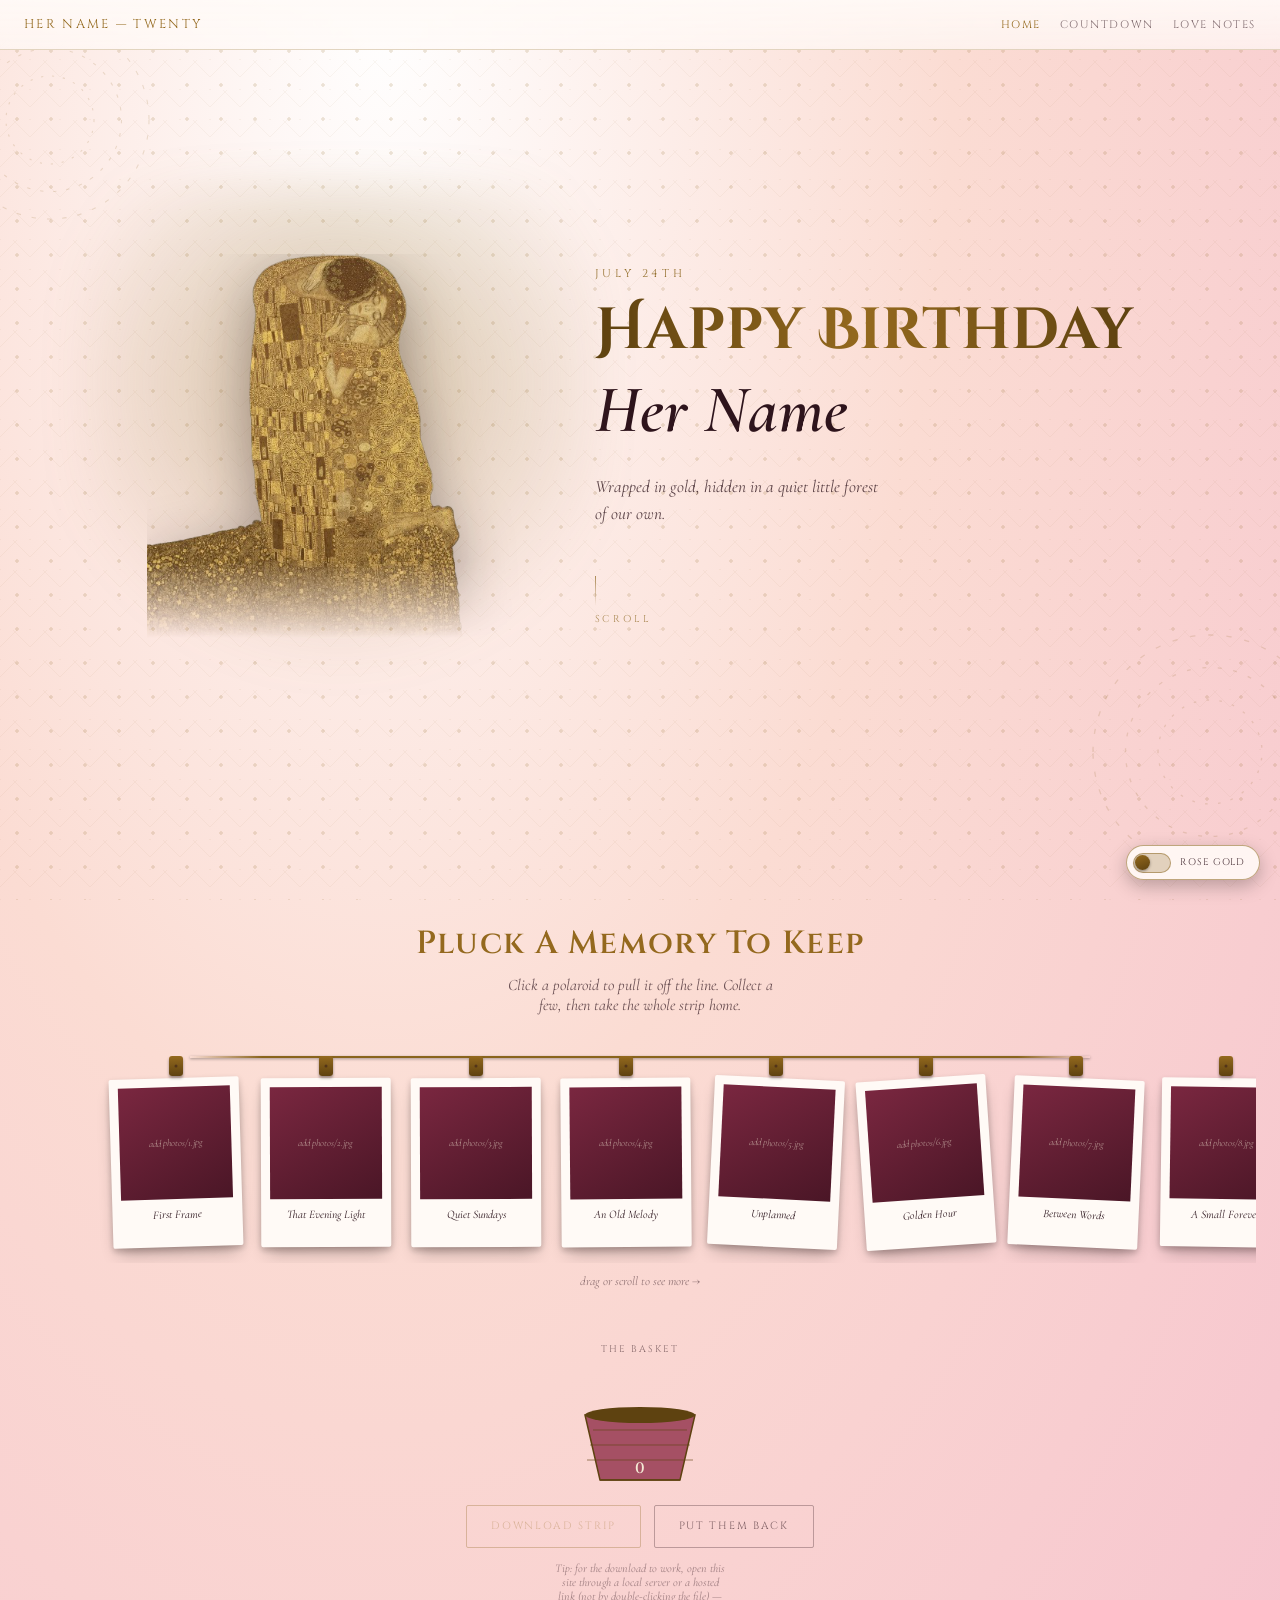
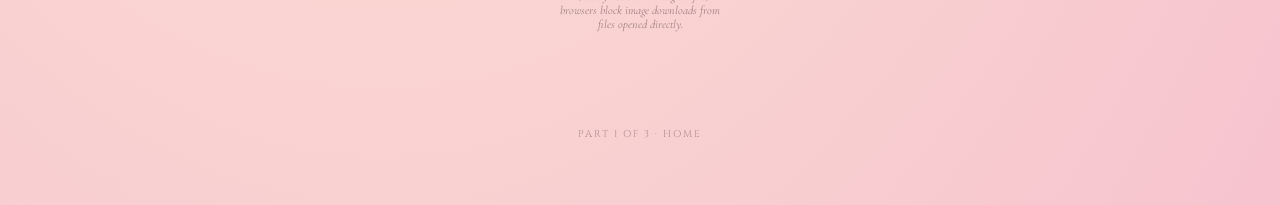
==== index.html @ 15f280f7 "Initial commit" ====
<!DOCTYPE html>
<html lang="en">
<head>
<meta charset="UTF-8">
<script>
  (function(){
    try{
      if(localStorage.getItem('siteTheme') === 'burgundy'){
        document.documentElement.setAttribute('data-theme','burgundy');
      }
    }catch(e){}
  })();
</script>
<meta name="viewport" content="width=device-width, initial-scale=1, maximum-scale=1, user-scalable=no">
<title>Twenty — Home</title>
<link rel="preconnect" href="https://fonts.googleapis.com">
<link href="https://fonts.googleapis.com/css2?family=Cinzel+Decorative:wght@400;700&family=Cinzel:wght@500;600&family=Cormorant+Garamond:ital,wght@0,400;0,500;0,600;1,400;1,500;1,600&display=swap" rel="stylesheet">
<link rel="stylesheet" href="style.css">
</head>
<body>

<nav>
  <div class="brand" id="nav-brand">Twenty</div>
  <button class="nav-toggle" id="nav-toggle" aria-label="Open menu" aria-expanded="false">
    <span></span><span></span><span></span>
  </button>
  <div class="nav-links" id="nav-links">
    <a href="index.html" class="active">Home</a>
    <a href="countdown.html">Countdown</a>
    <a href="love-notes.html">Love Notes</a>
  </div>
</nav>

<button class="theme-toggle" id="theme-toggle" aria-label="Toggle color theme">
  <span class="theme-toggle-track"><span class="theme-toggle-thumb"></span></span>
  <span class="theme-toggle-label" id="theme-toggle-label">Rose Gold</span>
</button>

<section id="hero">
  <svg class="spiral-deco tl" viewBox="0 0 200 200"><circle cx="100" cy="100" r="90" fill="none" stroke="var(--gold)" stroke-width="1" stroke-dasharray="4 10"/><circle cx="100" cy="100" r="65" fill="none" stroke="var(--gold)" stroke-width="1" stroke-dasharray="3 9"/><circle cx="100" cy="100" r="40" fill="none" stroke="var(--gold)" stroke-width="1" stroke-dasharray="2 8"/></svg>
  <svg class="spiral-deco br" viewBox="0 0 200 200"><circle cx="100" cy="100" r="90" fill="none" stroke="var(--gold)" stroke-width="1" stroke-dasharray="4 10"/><circle cx="100" cy="100" r="65" fill="none" stroke="var(--gold)" stroke-width="1" stroke-dasharray="3 9"/><circle cx="100" cy="100" r="40" fill="none" stroke="var(--gold)" stroke-width="1" stroke-dasharray="2 8"/></svg>

  <div class="hero-layout">
    <div class="hero-art">
      <div class="hero-art-glow"></div>
      <img class="hero-art-img" src="images/the-kiss.png" alt="The Kiss, after Gustav Klimt" onerror="this.style.display='none'; this.previousElementSibling.style.display='none';">
    </div>
    <div class="hero-copy">
      <div class="eyebrow">July 24th</div>
      <h1 class="hero-title">Happy Birthday</h1>
      <div class="hero-name" id="her-name">Her Name</div>
      <p class="hero-subtitle" id="hero-subtitle">Wrapped in gold, hidden in a quiet little forest of our own.</p>
      <div class="scroll-cue"><span class="line"></span>scroll</div>
    </div>
  </div>
</section>

<section id="polaroid-section">
  <div class="section-heading">
    <h2>Pluck A Memory To Keep</h2>
    <p>Click a polaroid to pull it off the line. Collect a few, then take the whole strip home.</p>
  </div>

  <div class="washing-line-wrap">
    <div class="line-cord"></div>
    <div class="washing-line" id="washing-line"></div>
  </div>
  <div class="swipe-hint">drag or scroll to see more →</div>

  <div class="basket-area">
    <div class="basket-label">The Basket</div>
    <div class="basket">
      <div class="basket-peeks" id="basket-peeks"></div>
      <svg viewBox="0 0 150 110">
        <path d="M20,40 L130,40 L115,105 L35,105 Z" fill="var(--accent-b)" opacity="0.9"/>
        <path d="M20,40 L130,40 L115,105 L35,105 Z" fill="none" stroke="var(--gold-deep)" stroke-width="1.5"/>
        <line x1="35" y1="105" x2="115" y2="105" stroke="var(--gold-deep)" stroke-width="1.5"/>
        <path d="M28,55 L122,55" stroke="var(--gold-deep)" stroke-width="1" opacity="0.6"/>
        <path d="M25,70 L125,70" stroke="var(--gold-deep)" stroke-width="1" opacity="0.6"/>
        <path d="M22,85 L128,85" stroke="var(--gold-deep)" stroke-width="1" opacity="0.6"/>
        <ellipse cx="75" cy="40" rx="55" ry="8" fill="var(--gold-deep)"/>
      </svg>
      <div class="basket-count" id="basket-count">0</div>
    </div>
    <div class="basket-actions">
      <button class="btn" id="download-btn" disabled>Download Strip</button>
      <button class="btn ghost" id="reset-btn">Put Them Back</button>
    </div>
    <div class="download-note">Tip: for the download to work, open this site through a local server or a hosted link (not by double-clicking the file) — browsers block image downloads from files opened directly.</div>
  </div>
</section>

<footer>Part 1 of 3 &middot; Home</footer>

<script src="config.js"></script>
<script src="nav.js"></script>
<script src="theme.js"></script>
<script src="script.js"></script>
</body>
</html>
---- style.css ----
/* =====================================================================
     PART 1 OF THE SITE — HOME PAGE
     Design direction: Klimt's "The Kiss" — gold leaf, mosaic fragments,
     jewel tones — grounded with warm terracotta/forest tones as a quiet
     nod to Krish, Trish & Baltiboy's hand-painted jungle warmth (no
     characters reproduced — just the color feeling).

     EDIT ME: personalization lives in config.js
     ===================================================================== */

  /* =====================================================================
     THEME SYSTEM
     Two full palettes sharing the same variable names. Default (no
     attribute) is Rose Gold; add data-theme="burgundy" on <html> (done
     automatically by theme.js) to switch to Burgundy Gold.
     ===================================================================== */
     :root{
      /* page background gradient (3 stops, light -> deep) */
      --bg-a:#ffffff;
      --bg-b:#fbdcd3;
      --bg-c:#f6c3ce;
  
      /* gold family — used for headings, borders, decorative fills.
         Values chosen to keep at least ~3:1 contrast against every stop
         of the page background (checked against white/blush/rose). */
      --gold:#8a641c;
      --gold-light:#94691e;
      --gold-deep:#5e4210;
      --gold-rgb:138,100,28;
  
      /* secondary jewel accents (mosaic corners, progress bar) */
      --accent-a:#b5637a;
      --accent-b:#9c4258;
  
      /* main flowing text color, drawn directly on the page background */
      --ink-rgb:46,20,28;
  
      /* nav bar translucent background */
      --nav-bg-rgb:255,250,247;
  
      /* "paper" — polaroid cards, basket peeks */
      --paper:#fffaf6;
      /* text color used on paper/gold surfaces — stays dark in both themes */
      --card-ink:#2b141c;
      --card-ink-rgb:43,20,28;
  
      /* dark accent panels (photo placeholder tile, seal backs) — redefined
         per theme below so no teal/green leaks into either palette */
      --panel-1:#7a2740;
      --panel-2:#4a1626;
      --panel-3:#2a0f1a;
      --panel-ink:#f4ead5;
      --panel-ink-rgb:244,234,213;
      --gold-bright:#eccf6e;
  
      --font-hero:'Cinzel Decorative', serif;
      --font-label:'Cinzel', serif;
      --font-body:'Cormorant Garamond', serif;
    }
  
    [data-theme="burgundy"]{
      --bg-a:#5c0f28;
      --bg-b:#100d0a;
      --bg-c:#080605;
  
      --panel-1:#5c0f28;
      --panel-2:#2b0813;
      --panel-3:#100d0a;
  
      --gold:#c9a028;
      --gold-light:#eccf6e;
      --gold-deep:#7c611c;
      --gold-rgb:201,160,40;
  
      --accent-a:#155e4d;
      --accent-b:#b1552f;
  
      --ink-rgb:244,234,213;
  
      --nav-bg-rgb:16,13,10;
  
      --paper:#f4ead5;
      --card-ink:#100d0a;
      --card-ink-rgb:16,13,10;
    }
  
    *{ box-sizing:border-box; }
    html,body{ margin:0; padding:0; }
    body{
      font-family:var(--font-body);
      background:radial-gradient(ellipse at 30% 0%, var(--bg-a) 0%, var(--bg-b) 45%, var(--bg-c) 100%);
      color:rgb(var(--ink-rgb));
      overflow-x:hidden;
      position:relative;
    }
  
    /* gold mosaic-fleck texture across the page */
    body::before{
      content:'';
      position:fixed; inset:0; z-index:0; pointer-events:none;
      background-image:
        radial-gradient(circle, rgba(var(--gold-rgb),0.16) 1.5px, transparent 2px),
        repeating-linear-gradient(45deg, rgba(var(--gold-rgb),0.05) 0 1px, transparent 1px 30px),
        repeating-linear-gradient(-45deg, rgba(var(--gold-rgb),0.05) 0 1px, transparent 1px 30px);
      background-size: 34px 34px, 30px 30px, 30px 30px;
    }
  
    section{ position:relative; z-index:1; padding:5rem 1.5rem; }
  
    /* ---------- NAV ---------- */
    nav{
      position:sticky; top:0; z-index:20;
      display:flex; align-items:center; justify-content:space-between;
      padding:1rem 1.5rem;
      background:linear-gradient(180deg, rgba(var(--nav-bg-rgb),0.92), rgba(var(--nav-bg-rgb),0.7));
      backdrop-filter:blur(6px);
      border-bottom:1px solid rgba(var(--gold-rgb),0.25);
    }
    .brand{
      font-family:var(--font-label); letter-spacing:0.18em; font-size:0.8rem;
      color:var(--gold-light); text-transform:uppercase;
      white-space:nowrap; overflow:hidden; text-overflow:ellipsis; max-width:58vw;
    }
    .nav-links{ display:flex; gap:1.2rem; font-family:var(--font-label); font-size:0.68rem; letter-spacing:0.14em; text-transform:uppercase; }
    .nav-links a{ color:rgba(var(--ink-rgb),0.6); text-decoration:none; }
    .nav-links a.active{ color:var(--gold-light); }
    .nav-links .soon{ opacity:0.35; cursor:default; }
  
    .nav-toggle{
      display:none;
      flex-direction:column;
      justify-content:center;
      gap:5px;
      width:26px; height:20px;
      background:none; border:none; padding:0; cursor:pointer;
      flex-shrink:0;
    }
    .nav-toggle span{
      display:block; width:100%; height:1.5px; background:var(--gold-light);
      transition:transform 0.3s ease, opacity 0.3s ease;
    }
    .nav-toggle.open span:nth-child(1){ transform:translateY(6.5px) rotate(45deg); }
    .nav-toggle.open span:nth-child(2){ opacity:0; }
    .nav-toggle.open span:nth-child(3){ transform:translateY(-6.5px) rotate(-45deg); }
  
    @media (max-width:720px){
      nav{ position:relative; padding:0.9rem 1.2rem; }
      .brand{ font-size:0.68rem; letter-spacing:0.13em; max-width:52vw; }
      .nav-toggle{ display:flex; }
  
      .nav-links{
        position:absolute;
        top:100%; left:0; right:0;
        flex-direction:column;
        align-items:stretch;
        gap:0;
        background:rgba(var(--nav-bg-rgb),0.98);
        border-bottom:1px solid rgba(var(--gold-rgb),0.25);
        max-height:0;
        overflow:hidden;
        transition:max-height 0.35s ease;
      }
      .nav-links.open{ max-height:260px; }
      .nav-links a{
        padding:0.95rem 1.2rem;
        border-top:1px solid rgba(var(--gold-rgb),0.12);
        font-size:0.72rem;
      }
      .nav-links a:first-child{ border-top:none; }
    }
  
    /* ---------- HERO ---------- */
    #hero{
      min-height:88svh;
      display:flex; flex-direction:column; align-items:center; justify-content:center;
      text-align:center;
      overflow:hidden;
    }
    .spiral-deco{ position:absolute; opacity:0.16; pointer-events:none; }
  
    .hero-layout{
      display:flex;
      flex-direction:column;
      align-items:center;
      gap:2.2rem;
      max-width:1100px;
      width:100%;
    }
    .hero-copy{ display:flex; flex-direction:column; align-items:center; }
  
    .hero-art{
      position:relative;
      width:min(66vw, 300px);
      flex-shrink:0;
      margin-top:0; /* increase this (e.g. 40px) to shift the painting further down, negative to move it up */
    }
    .hero-art-glow{
      position:absolute; inset:-18%;
      background:radial-gradient(circle at 50% 38%, rgba(var(--gold-rgb),0.38), transparent 70%);
      filter:blur(22px);
      z-index:0;
      pointer-events:none;
    }
    .hero-art-img{
      position:relative; z-index:1;
      width:100%; height:auto; display:block;
      filter:drop-shadow(0 16px 28px rgba(20,8,10,0.35));
      -webkit-mask-image:linear-gradient(to bottom, black 80%, transparent 100%);
      mask-image:linear-gradient(to bottom, black 80%, transparent 100%);
      animation:artFloat 7s ease-in-out infinite;
    }
    @keyframes artFloat{
      0%,100%{ transform:translateY(0); }
      50%{ transform:translateY(-10px); }
    }
  
    @media (min-width:640px){
      .hero-layout{
        flex-direction:row;
        align-items:center;
        justify-content:center;
        gap:4rem;
      }
      .hero-copy{ align-items:flex-start; text-align:left; }
      .hero-copy .hero-subtitle{ margin-left:0; margin-right:0; }
      .hero-copy .scroll-cue{ align-items:flex-start; }
      .hero-art{ width:min(30vw, 440px); }
    }
    .spiral-deco.tl{ top:-40px; left:-60px; width:220px; }
    .spiral-deco.br{ bottom:-40px; right:-60px; width:260px; transform:rotate(180deg); }
  
    .eyebrow{
      font-family:var(--font-label); font-size:0.7rem; letter-spacing:0.34em;
      text-transform:uppercase; color:var(--gold); margin-bottom:1.1rem; opacity:0.9;
    }
    h1.hero-title{
      font-family:var(--font-hero); font-weight:700;
      font-size:clamp(2rem, 9vw, 3.6rem);
      margin:0; line-height:1.15;
      background:linear-gradient(90deg, var(--gold-deep), var(--gold-light) 50%, var(--gold-deep));
      -webkit-background-clip:text; background-clip:text; color:transparent;
    }
    .hero-name{
      font-family:var(--font-body); font-style:italic; font-weight:600;
      font-size:clamp(2.4rem, 11vw, 4.2rem);
      margin-top:0.3rem; color:rgb(var(--ink-rgb));
    }
    .hero-subtitle{
      font-style:italic; font-size:1.08rem; max-width:36ch;
      margin:1.4rem auto 0 auto; color:rgba(var(--ink-rgb),0.78); line-height:1.6;
    }
    .scroll-cue{
      margin-top:3rem; font-family:var(--font-label); font-size:0.62rem;
      letter-spacing:0.3em; text-transform:uppercase; color:var(--gold);
      opacity:0.7; display:flex; flex-direction:column; align-items:center; gap:0.4rem;
    }
    .scroll-cue .line{ width:1px; height:30px; background:linear-gradient(var(--gold), transparent); animation:pulse 2s ease-in-out infinite; }
    @keyframes pulse{ 0%,100%{ opacity:0.3; } 50%{ opacity:1; } }
  
    /* ---------- POLAROID / WASHING LINE SECTION ---------- */
    #polaroid-section{ text-align:center; padding-bottom:3rem; }
    .section-heading h2{
      font-family:var(--font-label); font-weight:600; font-size:clamp(1.5rem, 5vw, 2rem);
      letter-spacing:0.04em; margin:0 0 0.6rem 0; color:var(--gold-light);
    }
    .section-heading p{ font-style:italic; color:rgba(var(--ink-rgb),0.7); max-width:38ch; margin:0 auto 2.6rem auto; }
  
    .line-cord{
      height:2px; max-width:900px; margin:0 auto;
      background:linear-gradient(90deg, transparent, var(--gold) 8%, var(--gold) 92%, transparent);
      box-shadow:0 1px 3px rgba(0,0,0,0.4);
    }
  
    .washing-line-wrap{ position:relative; }
    .washing-line{
      display:flex;
      gap:0;
      overflow-x:auto;
      overflow-y:visible;
      padding:0 6vw 1rem 6vw;
      margin-top:-2px;
      scrollbar-width:none;
      cursor:grab;
      -webkit-overflow-scrolling:touch;
    }
    .washing-line::-webkit-scrollbar{ display:none; }
    .washing-line.dragging{ cursor:grabbing; }
  
    .peg-item{
      flex:0 0 auto;
      width:150px;
      padding:0 10px;
      padding-top:22px;
      position:relative;
      transition:transform 0.2s ease;
    }
    .peg-item:hover{ transform:translateY(3px); }
    .peg-item.plucked{ visibility:hidden; }
  
    .clip{
      position:absolute; top:0; left:50%; transform:translateX(-50%);
      width:14px; height:20px;
      background:linear-gradient(180deg, var(--gold-light), var(--gold-deep));
      border-radius:3px;
      box-shadow:0 2px 3px rgba(0,0,0,0.4);
      z-index:2;
    }
    .clip::after{
      content:''; position:absolute; left:50%; top:50%;
      width:3px; height:3px; border-radius:50%;
      background:rgba(var(--card-ink-rgb),0.5); transform:translate(-50%,-50%);
    }
  
    .polaroid-card{
      background:var(--paper);
      padding:9px 9px 26px 9px;
      border-radius:2px;
      box-shadow:0 3px 6px rgba(20,8,10,0.22), 0 10px 18px -6px rgba(20,8,10,0.32);
      transform:rotate(var(--tilt, 0deg));
      user-select:none;
      -webkit-user-drag:none;
      cursor:pointer;
    }
    .polaroid-photo{
      width:100%; aspect-ratio:1/1;
      background:linear-gradient(150deg, var(--panel-1), var(--panel-2));
      display:flex; align-items:center; justify-content:center;
      color:rgba(var(--panel-ink-rgb),0.55); font-size:0.62rem; font-style:italic; text-align:center;
      overflow:hidden;
    }
    .polaroid-photo img{ width:100%; height:100%; object-fit:cover; display:block; }
    .polaroid-caption{
      font-style:italic; color:var(--card-ink); font-size:0.72rem; text-align:center; margin-top:8px;
    }
    .pluck-hint{
      position:absolute; bottom:2px; left:50%; transform:translateX(-50%);
      font-size:0.55rem; letter-spacing:0.1em; text-transform:uppercase;
      color:rgba(var(--card-ink-rgb),0.35); font-family:var(--font-label);
      opacity:0; transition:opacity 0.2s ease; pointer-events:none;
    }
    .peg-item:hover .pluck-hint{ opacity:1; }
  
    .empty-hook{
      width:14px; height:20px; background:rgba(var(--gold-rgb),0.35); border-radius:3px;
      margin:0 auto;
    }
  
    .swipe-hint{ font-size:0.78rem; color:rgba(var(--ink-rgb),0.5); font-style:italic; margin-top:0.6rem; }
  
    /* ---------- BASKET ---------- */
    .basket-area{
      display:flex; flex-direction:column; align-items:center; gap:1.2rem;
      margin-top:3.4rem;
    }
    .basket{
      position:relative; width:150px; height:110px;
    }
    .basket svg{ width:100%; height:100%; display:block; }
    .basket-peeks{
      position:absolute; top:-16px; left:0; right:0;
      display:flex; justify-content:center; gap:-8px;
      height:26px; pointer-events:none;
    }
    .peek{
      width:26px; height:26px; background:var(--paper);
      border-radius:2px; box-shadow:0 3px 6px rgba(0,0,0,0.4);
      margin-left:-10px;
    }
    .peek:first-child{ margin-left:0; }
    .basket-count{
      position:absolute; bottom:6px; left:50%; transform:translateX(-50%);
      font-family:var(--font-label); font-weight:600; font-size:0.95rem;
      color:var(--panel-ink);
    }
    .basket-label{
      font-family:var(--font-label); font-size:0.6rem; letter-spacing:0.2em;
      text-transform:uppercase; color:rgba(var(--ink-rgb),0.55);
    }
  
    .basket-actions{ display:flex; gap:0.8rem; flex-wrap:wrap; justify-content:center; }
    .btn{
      font-family:var(--font-label); font-size:0.66rem; letter-spacing:0.16em; text-transform:uppercase;
      padding:0.85rem 1.5rem; border-radius:2px; cursor:pointer;
      border:1px solid var(--gold); background:transparent; color:var(--gold-light);
      transition:background 0.2s ease, color 0.2s ease, opacity 0.2s ease;
    }
    .btn:hover:not(:disabled){ background:var(--gold-bright); color:var(--card-ink); }
    .btn:disabled{ opacity:0.3; cursor:not-allowed; }
    .btn.ghost{ border-color:rgba(var(--ink-rgb),0.3); color:rgba(var(--ink-rgb),0.6); }
    .btn.ghost:hover{ background:rgba(var(--ink-rgb),0.12); color:rgb(var(--ink-rgb)); }
  
    .download-note{
      font-size:0.74rem; color:rgba(var(--ink-rgb),0.45); max-width:34ch; text-align:center;
      font-style:italic; margin-top:-0.4rem;
    }
  
    /* falling clone */
    .falling-clone{
      position:fixed; z-index:50; pointer-events:none;
      transition:transform 0.7s cubic-bezier(.5,-0.2,.7,1), opacity 0.7s ease;
    }
  
    footer{
      text-align:center; padding:3rem 1.5rem 4rem 1.5rem;
      font-family:var(--font-label); font-size:0.62rem; letter-spacing:0.2em;
      text-transform:uppercase; color:rgba(var(--ink-rgb),0.35);
    }
  
    @media (prefers-reduced-motion: reduce){
      *{ animation-duration:0.001s !important; transition-duration:0.001s !important; }
    }
  
  /* =====================================================================
     PART 2 — COUNTDOWN PAGE
     ===================================================================== */
  #countdown-hero{
    min-height:88svh;
    display:flex; flex-direction:column; align-items:center; justify-content:center;
    text-align:center;
  }
  
  .mosaic-frame{
    position:relative;
    border:1px solid rgba(var(--gold-rgb),0.5);
    padding:3rem 1.8rem;
    max-width:440px; width:100%;
  }
  .mosaic-corner{
    position:absolute;
    width:26px; height:26px;
    display:grid;
    grid-template-columns:repeat(3,1fr);
    grid-template-rows:repeat(3,1fr);
    gap:1px;
  }
  .mosaic-corner span{ display:block; }
  .mosaic-corner span:nth-child(1){ background:var(--gold); }
  .mosaic-corner span:nth-child(2){ background:transparent; }
  .mosaic-corner span:nth-child(3){ background:var(--accent-a); }
  .mosaic-corner span:nth-child(4){ background:transparent; }
  .mosaic-corner span:nth-child(5){ background:var(--gold-light); }
  .mosaic-corner span:nth-child(6){ background:transparent; }
  .mosaic-corner span:nth-child(7){ background:var(--accent-b); }
  .mosaic-corner span:nth-child(8){ background:transparent; }
  .mosaic-corner span:nth-child(9){ background:var(--gold); }
  .mosaic-corner.tl{ top:-13px; left:-13px; }
  .mosaic-corner.tr{ top:-13px; right:-13px; }
  .mosaic-corner.bl{ bottom:-13px; left:-13px; }
  .mosaic-corner.br{ bottom:-13px; right:-13px; }
  
  .countdown-title{
    font-family:var(--font-hero); font-weight:700;
    font-size:clamp(1.7rem, 6.5vw, 2.6rem);
    background:linear-gradient(90deg, var(--gold-deep), var(--gold-light) 50%, var(--gold-deep));
    -webkit-background-clip:text; background-clip:text; color:transparent;
    margin:0 0 0.6rem 0;
  }
  .countdown-subtitle{
    font-style:italic; color:rgba(var(--ink-rgb),0.75);
    max-width:32ch; margin:0 auto 2rem auto; line-height:1.6;
  }
  
  .countdown-grid{
    display:flex; gap:0.7rem; justify-content:center; flex-wrap:wrap;
    margin-bottom:1.8rem;
  }
  .count-box{
    background:rgba(var(--gold-rgb),0.06);
    border:1px solid rgba(var(--gold-rgb),0.45);
    padding:0.9rem 0.6rem;
    min-width:68px;
  }
  .count-box .num{
    font-family:var(--font-label); font-weight:600; font-size:1.7rem;
    color:var(--gold-light); display:block;
  }
  .count-box .lbl{
    font-family:var(--font-label); font-size:0.56rem; letter-spacing:0.18em;
    text-transform:uppercase; color:rgba(var(--ink-rgb),0.55);
  }
  
  .countdown-note{
    font-size:0.85rem; font-style:italic; color:rgba(var(--ink-rgb),0.55);
    max-width:32ch; margin:0 auto;
  }
  
  .countdown-progress-wrap{
    margin-top:2.6rem; width:100%; max-width:340px;
  }
  .countdown-progress-label{
    display:flex; justify-content:space-between;
    font-family:var(--font-label); font-size:0.56rem; letter-spacing:0.14em;
    text-transform:uppercase; color:rgba(var(--ink-rgb),0.45); margin-bottom:0.4rem;
  }
  .countdown-progress-track{
    height:3px; width:100%; background:rgba(var(--ink-rgb),0.12); position:relative; overflow:hidden;
  }
  .countdown-progress-fill{
    height:100%; background:linear-gradient(90deg, var(--accent-b), var(--gold), var(--gold-light));
    width:0%;
    transition:width 0.6s ease;
  }
  
  .teaser{
    margin-top:3.4rem; max-width:36ch; text-align:center;
  }
  .teaser .eyebrow{ margin-bottom:0.7rem; }
  .teaser p{ font-style:italic; color:rgba(var(--ink-rgb),0.7); line-height:1.7; }
  
  /* =====================================================================
     PART 3 — LOVE NOTES PAGE
     ===================================================================== */
  #notes-hero{
    min-height:88svh;
    display:flex; flex-direction:column; align-items:center; justify-content:center;
    text-align:center;
  }
  
  .notes-title{
    font-family:var(--font-hero); font-weight:700;
    font-size:clamp(1.8rem, 7vw, 2.8rem);
    background:linear-gradient(90deg, var(--gold-deep), var(--gold-light) 50%, var(--gold-deep));
    -webkit-background-clip:text; background-clip:text; color:transparent;
    margin:0 0 0.5rem 0;
  }
  .notes-subtitle{
    font-style:italic; color:rgba(var(--ink-rgb),0.75);
    max-width:32ch; margin:0 auto 2.8rem auto; line-height:1.6;
  }
  
  .seal-grid{
    display:grid;
    grid-template-columns:repeat(3, 1fr);
    grid-auto-rows:1fr;
    gap:18px;
    width:100%;
    max-width:360px;
    margin:0 auto;
  }
  .seal-flip{ perspective:900px; height:112px; width:100%; }
  .seal-inner{
    position:relative; width:100%; height:100%;
    transform-style:preserve-3d;
    transition:transform 0.65s cubic-bezier(.2,.8,.3,1.1);
    cursor:pointer;
  }
  .seal-flip.flipped .seal-inner{ transform:rotateY(180deg); }
  .seal-face{
    position:absolute; inset:0;
    display:flex; align-items:center; justify-content:center;
    border-radius:50%;
    backface-visibility:hidden;
    padding:10px;
  }
  .seal-front{
    background:radial-gradient(circle at 35% 30%, var(--gold-light), var(--gold) 55%, var(--gold-deep) 100%);
    box-shadow:0 8px 16px rgba(0,0,0,0.45), inset 0 0 0 2px rgba(var(--card-ink-rgb),0.15);
  }
  .seal-front svg{ width:36px; height:36px; }
  .seal-front:hover{ filter:brightness(1.08); }
  .seal-back{
    background:linear-gradient(160deg, var(--panel-1) 0%, var(--panel-3) 100%);
    border:1px solid rgba(var(--gold-rgb),0.45);
    transform:rotateY(180deg);
    font-size:0.7rem;
    line-height:1.45;
    font-style:italic;
    color:var(--panel-ink);
    border-radius:10px;
  }
  
  .closing-block{
    margin-top:3.4rem;
    max-width:34ch;
    text-align:center;
  }
  .closing-line{
    font-style:italic; font-size:1.05rem;
    color:rgba(var(--ink-rgb),0.85);
    margin:0 auto 1rem auto; line-height:1.6;
  }
  .closing-sign{
    font-family:var(--font-body); font-style:italic; font-weight:600;
    font-size:1.4rem; color:var(--gold-light);
  }
  
  /* =====================================================================
     THEME TOGGLE SWITCH
     Fixed floating pill, bottom-right, on every page.
     ===================================================================== */
  .theme-toggle{
    position:fixed;
    bottom:20px; right:20px;
    z-index:100;
    display:flex; align-items:center; gap:0.55rem;
    background:rgba(var(--nav-bg-rgb),0.9);
    border:1px solid rgba(var(--gold-rgb),0.55);
    border-radius:999px;
    padding:0.4rem 0.85rem 0.4rem 0.4rem;
    cursor:pointer;
    backdrop-filter:blur(6px);
    box-shadow:0 6px 18px rgba(0,0,0,0.25);
    font-family:var(--font-label);
  }
  .theme-toggle-track{
    position:relative;
    width:38px; height:20px;
    border-radius:999px;
    background:rgba(var(--gold-rgb),0.25);
    border:1px solid rgba(var(--gold-rgb),0.5);
    flex-shrink:0;
  }
  .theme-toggle-thumb{
    position:absolute;
    top:1px; left:1px;
    width:15px; height:15px;
    border-radius:50%;
    background:linear-gradient(160deg, var(--gold-light), var(--gold-deep));
    transition:transform 0.3s ease;
    box-shadow:0 1px 3px rgba(0,0,0,0.4);
  }
  [data-theme="burgundy"] .theme-toggle-thumb{ transform:translateX(18px); }
  .theme-toggle-label{
    font-size:0.6rem; letter-spacing:0.1em; text-transform:uppercase;
    color:rgb(var(--ink-rgb)); opacity:0.85;
    white-space:nowrap;
  }
  
  @media (max-width:520px){
    .theme-toggle{ bottom:14px; right:14px; padding:0.35rem 0.7rem 0.35rem 0.35rem; }
    .theme-toggle-label{ font-size:0.55rem; }
  }
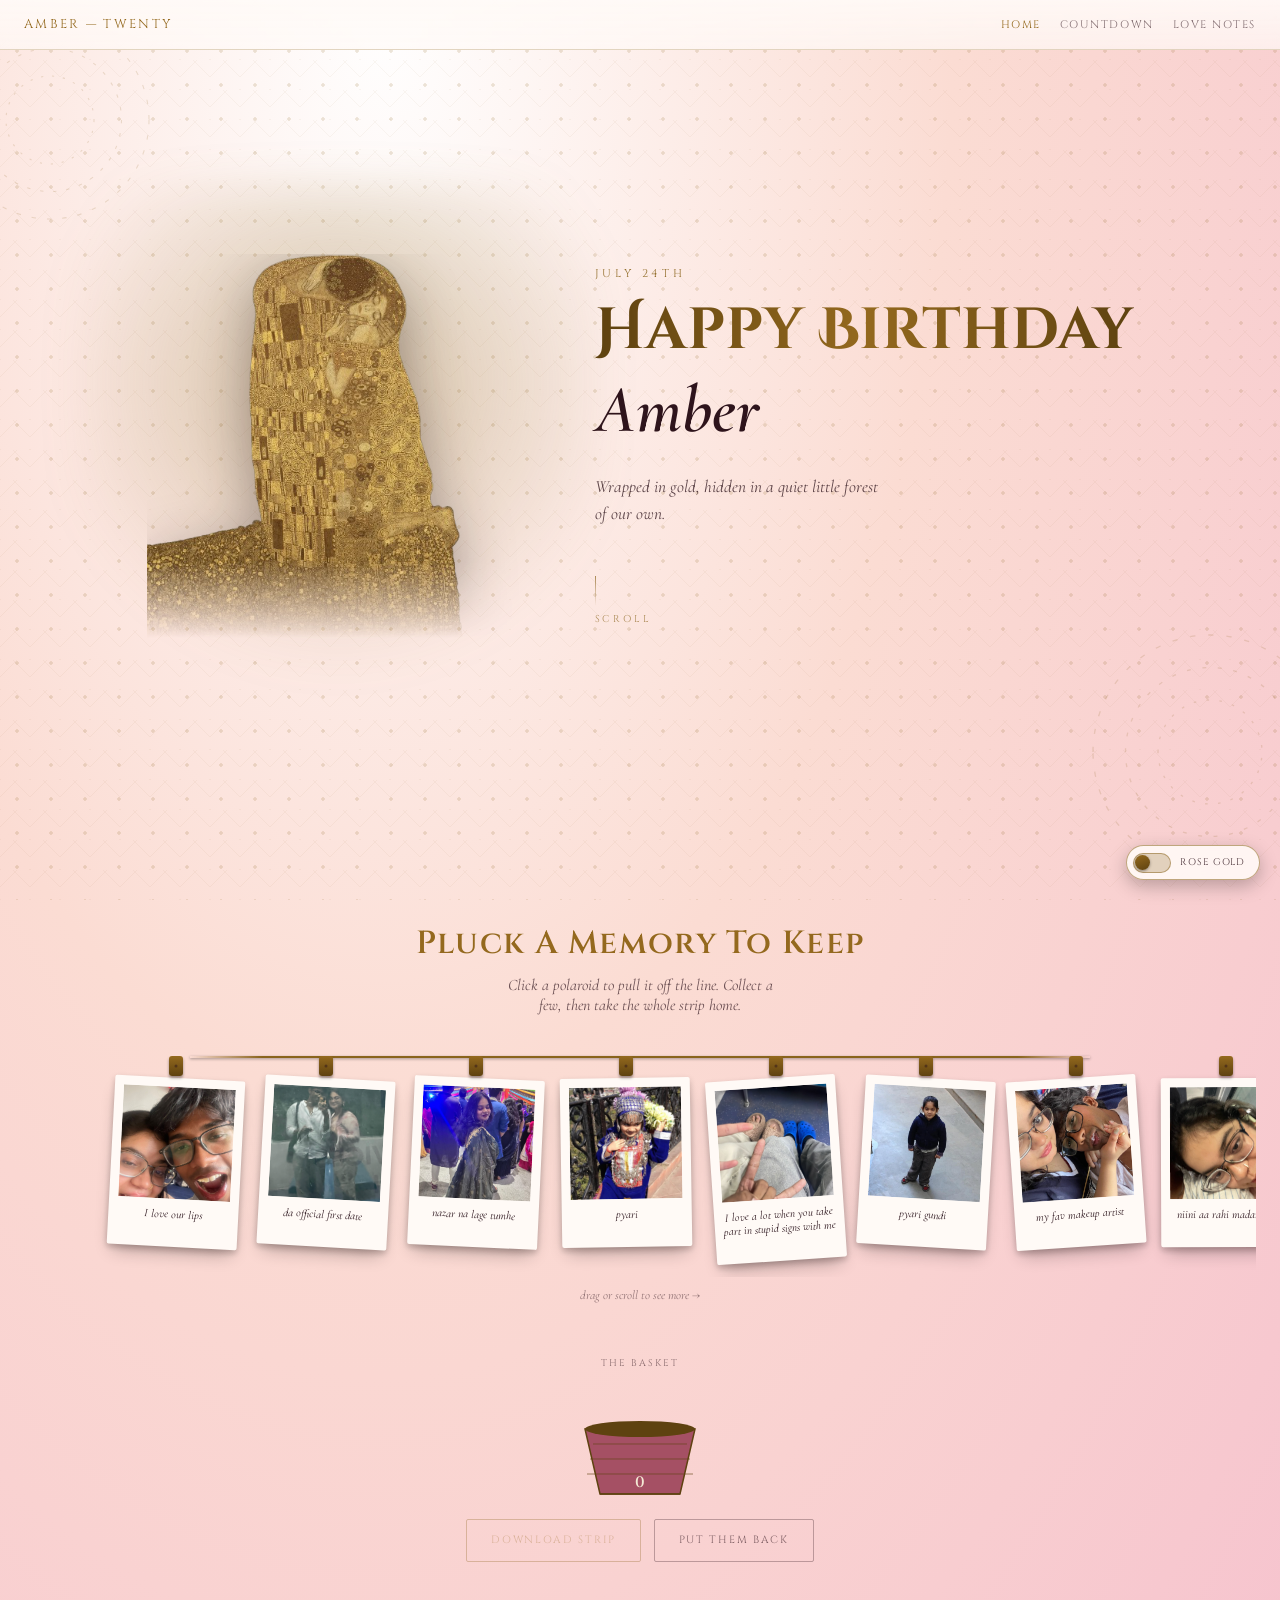
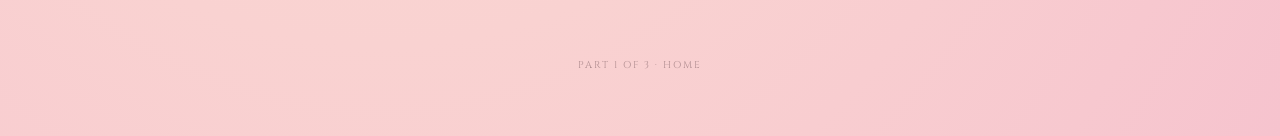
==== commit 1e809284: "done" ====
--- a/index.html
+++ b/index.html
@@ -86,7 +86,6 @@
       <button class="btn" id="download-btn" disabled>Download Strip</button>
       <button class="btn ghost" id="reset-btn">Put Them Back</button>
     </div>
-    <div class="download-note">Tip: for the download to work, open this site through a local server or a hosted link (not by double-clicking the file) — browsers block image downloads from files opened directly.</div>
   </div>
 </section>
 
